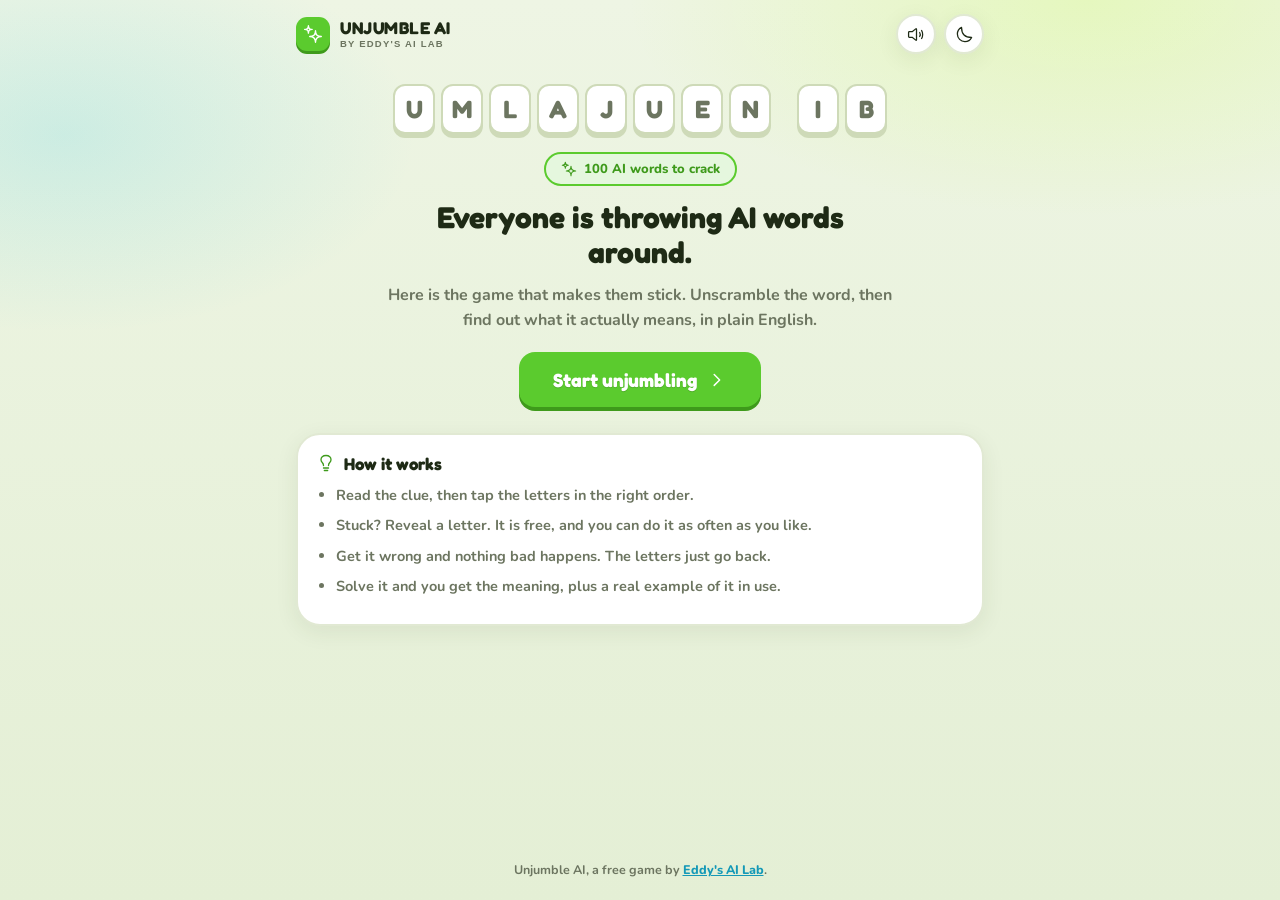
==== index.html @ f9e5c589 "Build Unjumble AI, a 100 word AI terminology puzzle game A standalone beginner game in the same visu" ====
<!DOCTYPE html>
<html lang="en">
<head>
  <meta charset="UTF-8" />
  <meta name="viewport" content="width=device-width, initial-scale=1.0, viewport-fit=cover" />
  <title>Unjumble AI — Learn the language of AI, by Eddy's AI Lab</title>
  <meta name="description" content="Unjumble AI is a free word puzzle that teaches you the words everyone uses about AI. Unscramble the term, then learn what it actually means. By Eddy's AI Lab." />
  <meta name="theme-color" content="#EEF5E4" />

  <!-- Open Graph / social -->
  <meta property="og:title" content="Unjumble AI — can you unscramble the language of AI?" />
  <meta property="og:description" content="A free word puzzle that teaches you what AI people are actually talking about. By Eddy's AI Lab." />
  <meta property="og:type" content="website" />

  <!-- Fonts are optional. A strong system fallback is set in CSS, so the game
       still works fully offline if these do not load. -->
  <link rel="preconnect" href="https://fonts.googleapis.com" />
  <link rel="preconnect" href="https://fonts.gstatic.com" crossorigin />
  <link href="https://fonts.googleapis.com/css2?family=Fredoka:wght@500;600;700&family=Nunito:wght@400;600;700;800;900&display=swap" rel="stylesheet" />

  <link rel="stylesheet" href="css/styles.css" />
</head>
<body>

  <!-- Drifting letters atmosphere layer (disabled under reduced motion) -->
  <div id="bg-letters" aria-hidden="true"></div>

  <header class="topbar">
    <div id="brandbar" class="brandbar"></div>
    <div class="topright">
      <button id="sound-toggle" class="pill-toggle" type="button" aria-label="Turn sound on or off"></button>
      <button id="theme-toggle" class="pill-toggle" type="button" aria-label="Switch color theme"></button>
    </div>
  </header>

  <!-- Score strip. Hidden on the welcome screen. -->
  <div id="hud" class="hud" hidden aria-label="Your progress"></div>

  <!-- All screens render here -->
  <main id="screen" class="screen" role="main"></main>

  <footer class="sitefoot">
    <span>Unjumble AI, a free game by <a href="https://www.eddysailab.com" target="_blank" rel="noopener">Eddy's AI Lab</a>.</span>
  </footer>

  <!-- Load order matters: config and data first, then systems, then app. -->
  <script src="js/config.js"></script>
  <script src="js/data/categories.js"></script>
  <script src="js/data/terms.js"></script>
  <script src="js/data/copy.js"></script>
  <script src="js/ui.js"></script>
  <script src="js/icons.js"></script>
  <script src="js/state.js"></script>
  <script src="js/audio.js"></script>
  <script src="js/fx.js"></script>
  <script src="js/engine.js"></script>
  <script src="js/app.js"></script>
  <script>
    document.addEventListener("DOMContentLoaded", function () {
      UNJUMBLE.app.init();
    });
  </script>
</body>
</html>
---- css/styles.css ----
/* ============================================================================
   UNJUMBLE AI - STYLES  (playful, friendly, mobile first)
   ----------------------------------------------------------------------------
   Design tokens live at the top. The default theme is bright and light; the
   dark theme lives under :root[data-theme="dark"]. Change the tokens to rebrand
   the whole game at once.
   ============================================================================ */

:root {
  /* Grounds (light, soft green tinted) */
  --bg: #EEF5E4;
  --bg-2: #E4EFD5;
  --panel: #FFFFFF;
  --panel-2: #F2F7EA;
  --border: #E1E9D3;
  --border-strong: #CEDAB8;

  /* Brand and play colors */
  --green: #5BCB2E;
  --green-deep: #3E9A1B;
  --lime: #C6FF3A;
  --lime-deep: #93C71E;
  --cyan: #22C4E6;
  --cyan-deep: #1499B7;
  --amber: #FFB020;
  --amber-deep: #E08A00;
  --coral: #FF5C6C;
  --coral-deep: #E23B4C;
  --purple: #A970FF;
  --purple-deep: #8A4DE0;

  /* Text */
  --text: #1E2A15;
  --muted: #6C7560;
  --ink: #10220A;

  /* The accent is swapped per pack by the .accent-* classes */
  --accent: var(--green);
  --accent-deep: var(--green-deep);

  --radius: 24px;
  --radius-sm: 16px;
  --maxw: 720px;
  --shadow-card: 0 6px 22px rgba(45, 70, 20, 0.08);
  --shadow-pop: 0 14px 34px rgba(45, 70, 20, 0.16);
  --bounce: cubic-bezier(.34, 1.56, .64, 1);

  --font: "Nunito", ui-rounded, "SF Pro Rounded", system-ui, -apple-system, "Segoe UI", Roboto, sans-serif;
  --font-display: "Fredoka", "Nunito", ui-rounded, "SF Pro Rounded", system-ui, sans-serif;
}

/* ------------------------------- Dark theme ------------------------------ */
:root[data-theme="dark"] {
  --bg: #0D120A;
  --bg-2: #10160C;
  --panel: #171E12;
  --panel-2: #1F2818;
  --border: #2C3823;
  --border-strong: #3A4A2D;

  --green: #62D634;
  --green-deep: #3C8C1D;
  --lime: #C6FF3A;
  --lime-deep: #9FD728;
  --cyan: #3AE8FF;
  --cyan-deep: #1FA9C4;
  --amber: #FFB93A;
  --amber-deep: #C9860F;
  --coral: #FF6B79;
  --coral-deep: #D24350;
  --purple: #BE90FF;
  --purple-deep: #8A4DE0;

  --text: #F1F7EA;
  --muted: #97A388;
  --ink: #0C1707;

  --shadow-card: 0 6px 22px rgba(0, 0, 0, 0.35);
  --shadow-pop: 0 14px 34px rgba(0, 0, 0, 0.45);
}

/* Accent helpers, used by pack cards and the puzzle header chip. */
.accent-green  { --accent: var(--green);  --accent-deep: var(--green-deep); }
.accent-cyan   { --accent: var(--cyan);   --accent-deep: var(--cyan-deep); }
.accent-purple { --accent: var(--purple); --accent-deep: var(--purple-deep); }
.accent-amber  { --accent: var(--amber);  --accent-deep: var(--amber-deep); }
.accent-coral  { --accent: var(--coral);  --accent-deep: var(--coral-deep); }

* { box-sizing: border-box; }

html, body {
  margin: 0;
  padding: 0;
  color: var(--text);
  font-family: var(--font);
  font-weight: 600;
  -webkit-font-smoothing: antialiased;
  min-height: 100%;
}

body {
  display: flex;
  flex-direction: column;
  min-height: 100vh;
  overflow-x: hidden;
  background:
    radial-gradient(60% 40% at 85% 0%, color-mix(in srgb, var(--lime) 22%, transparent) 0%, transparent 60%),
    radial-gradient(50% 40% at 5% 15%, color-mix(in srgb, var(--cyan) 16%, transparent) 0%, transparent 55%),
    linear-gradient(180deg, var(--bg) 0%, var(--bg-2) 100%);
  background-attachment: fixed;
}

a { color: var(--cyan-deep); font-weight: 800; }
:root[data-theme="dark"] a { color: var(--cyan); }

/* -------------------------- Drifting letters bg -------------------------- */
#bg-letters { position: fixed; inset: 0; z-index: 0; overflow: hidden; pointer-events: none; }
.bg-letter {
  position: absolute;
  bottom: -60px;
  color: var(--green-deep);
  opacity: 0.06;
  font-family: var(--font-display);
  font-weight: 700;
  animation-name: drift;
  animation-timing-function: linear;
  animation-iteration-count: infinite;
}
:root[data-theme="dark"] .bg-letter { color: var(--lime); opacity: 0.05; }
@keyframes drift {
  from { transform: translateY(0) rotate(0deg); }
  to   { transform: translateY(-118vh) rotate(24deg); }
}

/* -------------------------------- Top bar -------------------------------- */
.topbar {
  position: relative; z-index: 2;
  display: flex; align-items: center; justify-content: space-between; gap: 12px;
  width: 100%; max-width: var(--maxw);
  margin: 0 auto; padding: 14px 16px 6px;
}
.brandbar { min-width: 0; }
.brand {
  display: inline-flex; align-items: center; gap: 10px;
  background: none; border: none; padding: 0; cursor: pointer; color: var(--text);
  -webkit-tap-highlight-color: transparent;
}
.brand-mark {
  display: inline-flex; align-items: center; justify-content: center;
  width: 34px; height: 34px; flex: 0 0 auto;
  border-radius: 11px; background: var(--green); color: #fff;
  box-shadow: 0 3px 0 var(--green-deep);
}
.brand-mark .ic { width: 20px; height: 20px; }
.brand-words { display: flex; flex-direction: column; align-items: flex-start; line-height: 1; min-width: 0; }
.brand-name { font-family: var(--font-display); font-weight: 700; font-size: 17px; letter-spacing: .5px; }
.brand-tag { font-size: 9.5px; font-weight: 800; letter-spacing: 1.2px; color: var(--muted); margin-top: 3px; }

.topright { display: flex; align-items: center; gap: 8px; flex: 0 0 auto; }
.pill-toggle {
  display: inline-flex; align-items: center; justify-content: center;
  width: 40px; height: 40px;
  border: 2px solid var(--border); border-radius: 999px;
  background: var(--panel); color: var(--text);
  cursor: pointer; box-shadow: var(--shadow-card);
  transition: border-color .15s ease, transform .12s var(--bounce);
  -webkit-tap-highlight-color: transparent;
}
.pill-toggle:hover { border-color: var(--green); transform: translateY(-1px); }
.pill-toggle .ic { width: 19px; height: 19px; }
.pill-toggle.off { color: var(--muted); border-style: dashed; }

/* ------------------------------ Score strip ------------------------------ */
.hud {
  position: relative; z-index: 2;
  display: flex; flex-wrap: wrap; align-items: center; justify-content: center; gap: 8px;
  width: 100%; max-width: var(--maxw); margin: 0 auto; padding: 6px 16px 0;
}
.hud[hidden] { display: none; }
.hud-stat {
  display: inline-flex; align-items: center; gap: 6px;
  background: var(--panel); border: 2px solid var(--border);
  border-radius: 999px; padding: 5px 13px;
  font-size: 13px; font-weight: 700; color: var(--muted);
  box-shadow: var(--shadow-card);
}
.hud-stat b { color: var(--text); font-family: var(--font-display); font-weight: 700; font-size: 15px; }
.hud-stat .ui-ic { display: inline-flex; color: var(--green-deep); }
.hud-stat .ic { width: 15px; height: 15px; }
:root[data-theme="dark"] .hud-stat .ui-ic { color: var(--green); }
.hud-stat.hot { border-color: var(--amber); }
.hud-stat.hot .ui-ic { color: var(--amber-deep); }
:root[data-theme="dark"] .hud-stat.hot .ui-ic { color: var(--amber); }

/* ------------------------------- Screen ---------------------------------- */
.screen {
  position: relative; z-index: 1;
  flex: 1 0 auto;
  width: 100%; max-width: var(--maxw);
  margin: 0 auto; padding: 18px 16px 40px;
}
.sitefoot {
  position: relative; z-index: 1;
  text-align: center; color: var(--muted);
  font-size: 12.5px; font-weight: 700;
  padding: 8px 16px 22px;
}

/* ------------------------------- Buttons --------------------------------- */
.btn {
  display: inline-flex; align-items: center; justify-content: center; gap: 9px;
  border: none;
  background: var(--panel);
  color: var(--text);
  font-family: var(--font-display);
  font-weight: 700;
  font-size: 16px;
  padding: 14px 22px;
  border-radius: var(--radius-sm);
  cursor: pointer;
  text-decoration: none;
  box-shadow: 0 4px 0 var(--border-strong);
  transition: transform .07s var(--bounce), box-shadow .07s ease, filter .15s ease;
  -webkit-tap-highlight-color: transparent;
}
.btn:hover { filter: brightness(1.03); }
.btn:active { transform: translateY(4px); box-shadow: 0 0 0 var(--border-strong); }
.btn.primary { background: var(--green); color: #fff; box-shadow: 0 4px 0 var(--green-deep); text-shadow: 0 1px 0 rgba(0,0,0,.14); }
.btn.primary:active { box-shadow: 0 0 0 var(--green-deep); }
.btn.ghost { background: var(--panel); color: var(--text); box-shadow: 0 4px 0 var(--border-strong); }
.btn.big { font-size: 19px; padding: 16px 34px; margin-top: 12px; }
.btn:disabled { opacity: .45; cursor: not-allowed; transform: none; filter: none; }
.btn-ic, .ui-ic, .howto-ic { display: inline-flex; }
.btn .ic, .btn-ic .ic { width: 1.15em; height: 1.15em; }

.link-btn {
  display: inline-flex; align-items: center; gap: 7px;
  background: none; border: none; color: var(--muted);
  font-family: var(--font-display); font-size: 15px; font-weight: 600;
  cursor: pointer; padding: 8px 4px;
  -webkit-tap-highlight-color: transparent;
}
.link-btn:hover { color: var(--text); }
.link-btn .ic { width: 17px; height: 17px; }

/* -------------------------------- Cards ---------------------------------- */
.card {
  background: var(--panel);
  border: 2px solid var(--border);
  border-radius: var(--radius);
  box-shadow: var(--shadow-card);
  padding: 20px 18px;
}

/* ================================ HERO =================================== */
.hero { text-align: center; display: flex; flex-direction: column; align-items: center; }

/* The scrambling wordmark on the welcome screen */
.hero-word {
  display: flex; flex-wrap: wrap; align-items: center; justify-content: center;
  gap: 8px; margin: 6px 0 18px;
}
.hero-word-group { display: flex; gap: 6px; }
.hero-word-gap { width: 10px; }
.hero-tile {
  display: inline-flex; align-items: center; justify-content: center;
  width: 42px; height: 50px;
  border-radius: 12px;
  background: var(--panel);
  border: 2px solid var(--border-strong);
  color: var(--muted);
  font-family: var(--font-display);
  font-weight: 700;
  font-size: 25px;
  line-height: 1;
  box-shadow: 0 4px 0 var(--border-strong);
  transition: background .25s ease, color .25s ease, border-color .25s ease, transform .25s var(--bounce), box-shadow .25s ease;
}
.hero-tile.solved {
  background: var(--green);
  border-color: var(--green-deep);
  color: #fff;
  box-shadow: 0 4px 0 var(--green-deep);
  transform: translateY(-2px);
  text-shadow: 0 1px 0 rgba(0,0,0,.16);
}
/* The glitch: a short RGB split and jitter as the letters rearrange. */
.hero-word.glitching .hero-tile {
  animation: glitch .5s steps(2, end) both;
  animation-delay: var(--gd, 0s);
}
@keyframes glitch {
  0%   { transform: translate(0, 0) skewX(0deg); }
  20%  { transform: translate(-3px, 1px) skewX(-8deg); text-shadow: 2px 0 var(--cyan), -2px 0 var(--coral); }
  40%  { transform: translate(3px, -2px) skewX(7deg);  text-shadow: -3px 0 var(--cyan), 3px 0 var(--coral); }
  60%  { transform: translate(-2px, 2px) skewX(-4deg); text-shadow: 2px 0 var(--purple), -2px 0 var(--lime); }
  80%  { transform: translate(2px, -1px) skewX(3deg);  text-shadow: -1px 0 var(--cyan), 1px 0 var(--coral); }
  100% { transform: translate(0, 0) skewX(0deg); text-shadow: none; }
}

.hero-badge {
  display: inline-flex; align-items: center; gap: 7px;
  background: color-mix(in srgb, var(--accent) 16%, var(--panel));
  border: 2px solid var(--accent);
  color: var(--accent-deep);
  border-radius: 999px; padding: 6px 15px;
  font-size: 13px; font-weight: 800;
  margin-bottom: 14px;
}
:root[data-theme="dark"] .hero-badge { color: var(--accent); }
.hero-badge .ic { width: 16px; height: 16px; }

.hero-title {
  font-family: var(--font-display); font-weight: 700;
  font-size: 30px; line-height: 1.18; margin: 0 0 12px;
  max-width: 16em;
}
.hero-lead {
  color: var(--muted); font-size: 16px; line-height: 1.6;
  margin: 0 0 6px; max-width: 32em; font-weight: 700;
}

/* How it works */
.how-card {
  margin-top: 26px; width: 100%;
  background: var(--panel); border: 2px solid var(--border);
  border-radius: var(--radius); box-shadow: var(--shadow-card);
  padding: 18px; text-align: left;
}
.how-title {
  display: flex; align-items: center; gap: 8px;
  font-family: var(--font-display); font-weight: 700; font-size: 17px; margin-bottom: 10px;
}
.howto-ic { color: var(--green-deep); }
:root[data-theme="dark"] .howto-ic { color: var(--lime); }
.howto-ic .ic { width: 20px; height: 20px; }
.how-list { margin: 0; padding-left: 20px; color: var(--muted); font-weight: 700; }
.how-list li { margin: 8px 0; line-height: 1.55; font-size: 14.5px; }

/* ============================== PACK PICKER ============================== */
.screen-title {
  font-family: var(--font-display); font-weight: 700;
  font-size: 26px; margin: 0 0 6px; text-align: center;
}
.screen-lead {
  color: var(--muted); font-size: 15px; font-weight: 700;
  text-align: center; margin: 0 0 20px;
}
.packs { display: flex; flex-direction: column; align-items: center; }
.pack-grid { display: grid; grid-template-columns: 1fr 1fr; gap: 12px; width: 100%; }

.pack-card {
  display: flex; flex-direction: column; align-items: flex-start; gap: 7px;
  text-align: left;
  background: var(--panel);
  border: 2px solid var(--border);
  border-radius: var(--radius);
  padding: 16px 15px;
  cursor: pointer; font-family: var(--font);
  color: var(--text);
  box-shadow: 0 5px 0 var(--border-strong);
  transition: transform .1s var(--bounce), box-shadow .1s ease, border-color .15s ease;
  -webkit-tap-highlight-color: transparent;
}
.pack-card:hover:not(.locked) { border-color: var(--accent); transform: translateY(-2px); }
.pack-card:active:not(.locked) { transform: translateY(3px); box-shadow: 0 2px 0 var(--border-strong); }
.pack-card.locked { opacity: .6; cursor: not-allowed; box-shadow: 0 5px 0 var(--border); }

.pack-top { display: flex; align-items: center; justify-content: space-between; width: 100%; }
.pack-icon {
  display: inline-flex; align-items: center; justify-content: center;
  width: 44px; height: 44px; border-radius: 14px;
  background: color-mix(in srgb, var(--accent) 18%, var(--panel));
  color: var(--accent-deep);
}
:root[data-theme="dark"] .pack-icon { color: var(--accent); }
.pack-card.locked .pack-icon { background: var(--panel-2); color: var(--muted); }
.pack-done {
  display: inline-flex; align-items: center; gap: 4px;
  font-size: 11px; font-weight: 800; color: var(--green-deep);
  background: color-mix(in srgb, var(--green) 16%, var(--panel));
  border-radius: 999px; padding: 3px 9px;
}
:root[data-theme="dark"] .pack-done { color: var(--green); }
.pack-done .ic { width: 13px; height: 13px; }

.pack-title { font-family: var(--font-display); font-weight: 700; font-size: 17px; line-height: 1.2; }
.pack-blurb { color: var(--muted); font-size: 12.5px; line-height: 1.5; font-weight: 700; flex: 1 0 auto; }
.pack-bar {
  display: block; width: 100%; height: 8px; margin-top: 4px;
  background: var(--panel-2); border-radius: 999px; overflow: hidden;
}
.pack-fill {
  display: block; height: 100%; border-radius: 999px;
  background: var(--accent);
  transition: width .4s var(--bounce);
}
.pack-count { font-size: 11.5px; font-weight: 800; color: var(--muted); }

/* ================================ PUZZLE ================================= */
.backbar { display: flex; margin-bottom: 6px; }
.puzzle-host { width: 100%; }

.puz-head {
  display: flex; align-items: center; justify-content: space-between;
  gap: 10px; flex-wrap: wrap; margin-bottom: 14px;
}
.puz-cat {
  display: inline-flex; align-items: center; gap: 6px;
  background: color-mix(in srgb, var(--accent) 16%, var(--panel));
  color: var(--accent-deep);
  border-radius: 999px; padding: 5px 12px;
  font-size: 12.5px; font-weight: 800;
}
:root[data-theme="dark"] .puz-cat { color: var(--accent); }
.puz-cat .ic { width: 15px; height: 15px; }
.puz-count { font-size: 12.5px; font-weight: 800; color: var(--muted); }

/* The clue */
.clue-box {
  background: var(--panel-2);
  border: 2px dashed var(--border-strong);
  border-radius: var(--radius-sm);
  padding: 14px 15px;
  text-align: center;
}
.clue-label {
  display: inline-flex; align-items: center; gap: 6px;
  font-size: 11px; font-weight: 800; letter-spacing: 1px;
  text-transform: uppercase; color: var(--muted);
}
.clue-label .ic { width: 14px; height: 14px; }
.clue-text {
  font-family: var(--font-display); font-weight: 600;
  font-size: 19px; line-height: 1.4; margin: 8px 0 0;
}

/* The answer track */
.track {
  display: flex; flex-wrap: wrap; align-items: center; justify-content: center;
  gap: 8px; margin: 22px 0 4px;
}
.word-group { display: flex; flex-wrap: wrap; justify-content: center; gap: 6px; }
.word-gap { width: 12px; }

.slot {
  display: inline-flex; align-items: center; justify-content: center;
  width: 40px; height: 48px;
  border-radius: 12px;
  background: var(--panel-2);
  border: 2px dashed var(--border-strong);
  color: var(--text);
  font-family: var(--font-display); font-weight: 700; font-size: 23px; line-height: 1;
  cursor: default; padding: 0;
  transition: transform .12s var(--bounce), background .15s ease, border-color .15s ease, box-shadow .15s ease;
  -webkit-tap-highlight-color: transparent;
}
.slot.filled {
  background: var(--panel);
  border: 2px solid var(--border-strong);
  box-shadow: 0 4px 0 var(--border-strong);
  cursor: pointer;
}
.slot.filled:hover:not(:disabled) { border-color: var(--green); transform: translateY(-2px); }
.slot.locked {
  background: color-mix(in srgb, var(--amber) 20%, var(--panel));
  border-color: var(--amber);
  box-shadow: 0 4px 0 var(--amber-deep);
  color: var(--amber-deep);
  cursor: default;
}
:root[data-theme="dark"] .slot.locked { color: var(--amber); }
.slot.good {
  background: var(--green);
  border: 2px solid var(--green-deep);
  box-shadow: 0 4px 0 var(--green-deep);
  color: #fff;
  text-shadow: 0 1px 0 rgba(0,0,0,.16);
  animation: slotpop .35s var(--bounce) both;
}
@keyframes slotpop {
  0%   { transform: scale(1); }
  45%  { transform: scale(1.16) translateY(-4px); }
  100% { transform: scale(1); }
}

.track.shake { animation: shake .55s ease; }
@keyframes shake {
  0%, 100% { transform: translateX(0); }
  15% { transform: translateX(-9px); }
  30% { transform: translateX(9px); }
  45% { transform: translateX(-6px); }
  60% { transform: translateX(6px); }
  80% { transform: translateX(-3px); }
}

.puz-nudge {
  min-height: 22px; text-align: center;
  font-size: 13.5px; font-weight: 800; color: var(--coral-deep);
  opacity: 0; transition: opacity .18s ease;
}
.puz-nudge.show { opacity: 1; }
:root[data-theme="dark"] .puz-nudge { color: var(--coral); }

/* The scrambled tray */
.tray {
  display: flex; flex-wrap: wrap; align-items: center; justify-content: center;
  gap: 9px; margin: 10px 0 18px;
  padding: 14px 10px;
  background: var(--panel-2);
  border-radius: var(--radius-sm);
}
.tile {
  display: inline-flex; align-items: center; justify-content: center;
  width: 44px; height: 50px;
  border-radius: 13px;
  background: var(--panel);
  border: 2px solid var(--border-strong);
  color: var(--text);
  font-family: var(--font-display); font-weight: 700; font-size: 24px; line-height: 1;
  cursor: pointer; padding: 0;
  box-shadow: 0 4px 0 var(--border-strong);
  transition: transform .1s var(--bounce), box-shadow .1s ease, border-color .15s ease, opacity .18s ease;
  -webkit-tap-highlight-color: transparent;
}
.tile:hover:not(:disabled) { border-color: var(--green); transform: translateY(-2px); }
.tile:active:not(:disabled) { transform: translateY(3px); box-shadow: 0 1px 0 var(--border-strong); }
.tile.used {
  opacity: .22;
  box-shadow: none;
  border-style: dashed;
  color: transparent;
  cursor: default;
}

.puz-actions { display: flex; flex-wrap: wrap; gap: 10px; justify-content: center; }
.puz-actions .btn { font-size: 14.5px; padding: 11px 18px; }

/* ---------------------- The payoff, after solving ------------------------ */
.reveal-card { display: none; }
.reveal-card.show {
  display: block;
  margin-top: 20px;
  padding-top: 18px;
  border-top: 2px dashed var(--border-strong);
  animation: riseIn .4s var(--bounce) both;
  text-align: center;
}
@keyframes riseIn {
  from { opacity: 0; transform: translateY(16px); }
  to   { opacity: 1; transform: translateY(0); }
}
.rv-head {
  display: inline-flex; align-items: center; gap: 7px;
  font-family: var(--font-display); font-weight: 700; font-size: 16px;
  color: var(--green-deep);
}
:root[data-theme="dark"] .rv-head { color: var(--green); }
.rv-head .ic { width: 20px; height: 20px; }
.rv-term {
  font-family: var(--font-display); font-weight: 700;
  font-size: 30px; line-height: 1.15; letter-spacing: .5px;
  margin: 6px 0 8px;
}
.rv-points { display: flex; flex-wrap: wrap; gap: 8px; justify-content: center; margin-bottom: 16px; }
.rv-pt, .rv-streak {
  display: inline-flex; align-items: center; gap: 5px;
  border-radius: 999px; padding: 4px 12px;
  font-size: 12.5px; font-weight: 800;
}
.rv-pt { background: color-mix(in srgb, var(--green) 16%, var(--panel)); color: var(--green-deep); }
.rv-streak { background: color-mix(in srgb, var(--amber) 18%, var(--panel)); color: var(--amber-deep); }
:root[data-theme="dark"] .rv-pt { color: var(--green); }
:root[data-theme="dark"] .rv-streak { color: var(--amber); }
.rv-pt .ic, .rv-streak .ic { width: 14px; height: 14px; }

.rv-block {
  background: var(--panel-2);
  border-radius: var(--radius-sm);
  padding: 14px 15px;
  margin-bottom: 10px;
  text-align: left;
}
.rv-example { background: color-mix(in srgb, var(--cyan) 10%, var(--panel-2)); }
.rv-label {
  display: inline-flex; align-items: center; gap: 6px;
  font-size: 11px; font-weight: 800; letter-spacing: 1px;
  text-transform: uppercase; color: var(--muted);
}
.rv-label .ic { width: 14px; height: 14px; }
.rv-body { margin: 7px 0 0; font-size: 15px; line-height: 1.6; font-weight: 700; }

/* ============================= PACK COMPLETE ============================= */
.recap {
  display: flex; flex-wrap: wrap; gap: 8px; justify-content: center;
  margin: 18px 0 4px;
}
.recap-chip {
  display: inline-flex; align-items: center; gap: 6px;
  background: var(--panel); border: 2px solid var(--border);
  border-radius: 999px; padding: 6px 13px;
  font-size: 12.5px; font-weight: 800;
  box-shadow: var(--shadow-card);
}
.recap-chip .ic { width: 15px; height: 15px; color: var(--green-deep); }
:root[data-theme="dark"] .recap-chip .ic { color: var(--green); }

/* ================================ FINISH ================================= */
.finish-stats { display: flex; flex-wrap: wrap; gap: 10px; justify-content: center; margin: 20px 0 6px; }
.stat-tile {
  display: flex; flex-direction: column; align-items: center; gap: 2px;
  background: var(--panel); border: 2px solid var(--border);
  border-radius: var(--radius-sm); padding: 14px 22px;
  box-shadow: var(--shadow-card); min-width: 104px;
}
.stat-ic { color: var(--green-deep); display: inline-flex; }
:root[data-theme="dark"] .stat-ic { color: var(--lime); }
.stat-num { font-family: var(--font-display); font-weight: 700; font-size: 27px; line-height: 1.1; }
.stat-lab { font-size: 11.5px; font-weight: 800; color: var(--muted); text-transform: uppercase; letter-spacing: .6px; }

.cta-card {
  width: 100%; margin-top: 24px;
  background: var(--panel); border: 2px solid var(--border);
  border-radius: var(--radius); box-shadow: var(--shadow-card);
  padding: 20px 18px;
}
.cta-text { font-family: var(--font-display); font-weight: 600; font-size: 19px; line-height: 1.4; margin: 0; }

.email-card { width: 100%; margin-top: 16px; text-align: center; }
.email-label { color: var(--muted); font-size: 14px; font-weight: 800; margin: 0 0 10px; }
.email-form { display: flex; flex-wrap: wrap; gap: 9px; justify-content: center; }
.email-input {
  flex: 1 1 210px; max-width: 320px;
  background: var(--panel); color: var(--text);
  border: 2px solid var(--border); border-radius: var(--radius-sm);
  padding: 13px 15px; font-family: var(--font); font-weight: 700; font-size: 15px;
}
.email-input:focus { outline: none; border-color: var(--green); }
.email-note { color: var(--green-deep); font-size: 13.5px; font-weight: 800; margin: 10px 0 0; min-height: 18px; }
:root[data-theme="dark"] .email-note { color: var(--green); }

/* =============================== Motion ================================== */
.fade-up { animation: fadeUp .34s ease both; }
@keyframes fadeUp {
  from { opacity: 0; transform: translateY(12px); }
  to   { opacity: 1; transform: translateY(0); }
}
.pop-in { animation: popIn .34s var(--bounce) both; }
@keyframes popIn {
  from { opacity: 0; transform: scale(.9) translateY(8px); }
  to   { opacity: 1; transform: scale(1) translateY(0); }
}

.confetti-layer { position: fixed; inset: 0; pointer-events: none; z-index: 40; overflow: hidden; }
.confetti-bit { position: absolute; top: -20px; border-radius: 2px; animation: fall linear forwards; }
@keyframes fall {
  to { transform: translateY(108vh) rotate(620deg); opacity: .15; }
}

.points-burst {
  position: fixed; z-index: 41; pointer-events: none;
  transform: translate(-50%, -50%);
  font-family: var(--font-display); font-weight: 700; font-size: 26px;
  color: var(--green-deep);
  text-shadow: 0 2px 0 var(--panel);
  animation: floatUp 1.1s ease-out forwards;
}
:root[data-theme="dark"] .points-burst { color: var(--lime); }
@keyframes floatUp {
  0%   { opacity: 0; transform: translate(-50%, -50%) scale(.7); }
  25%  { opacity: 1; transform: translate(-50%, -80%) scale(1.1); }
  100% { opacity: 0; transform: translate(-50%, -190%) scale(1); }
}

/* Focus ring that stays visible for keyboard users. */
:focus-visible { outline: 3px solid var(--cyan); outline-offset: 2px; border-radius: 8px; }

/* ============================== Responsive =============================== */
@media (max-width: 420px) {
  .hero-title { font-size: 25px; }
  .hero-tile { width: 34px; height: 42px; font-size: 20px; border-radius: 10px; }
  .hero-word { gap: 6px; }
  .hero-word-group { gap: 5px; }
  .slot { width: 33px; height: 42px; font-size: 19px; }
  .tile { width: 38px; height: 45px; font-size: 21px; }
  .tray { gap: 7px; padding: 12px 8px; }
  .track { gap: 6px; }
  .pack-grid { grid-template-columns: 1fr; }
  .rv-term { font-size: 25px; }
  .clue-text { font-size: 17px; }
  .stat-tile { min-width: 92px; padding: 12px 16px; }
}

/* Very long terms need to stay on screen on small phones. */
@media (max-width: 340px) {
  .slot { width: 29px; height: 38px; font-size: 17px; }
  .tile { width: 34px; height: 41px; font-size: 19px; }
}

@media (prefers-reduced-motion: reduce) {
  *, *::before, *::after {
    animation-duration: .01ms !important;
    animation-iteration-count: 1 !important;
    transition-duration: .01ms !important;
  }
}
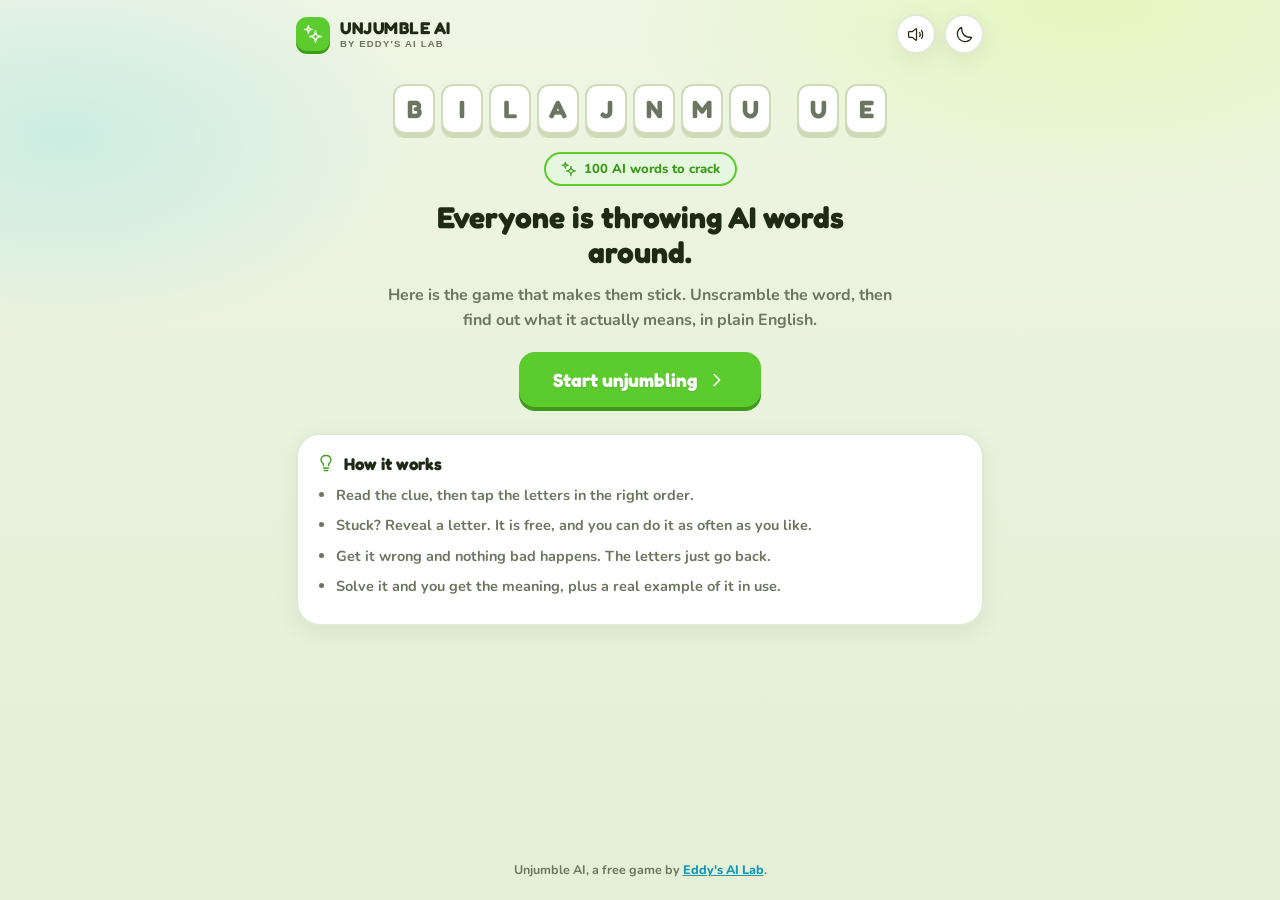
==== commit 258f469b: "Add the mascot and encouraging nudges between words He is drawn as inline SVG rather than an image f" ====
--- a/index.html
+++ b/index.html
@@ -50,6 +50,7 @@
   <script src="js/data/copy.js"></script>
   <script src="js/ui.js"></script>
   <script src="js/icons.js"></script>
+  <script src="js/mascot.js"></script>
   <script src="js/state.js"></script>
   <script src="js/audio.js"></script>
   <script src="js/fx.js"></script>
--- a/css/styles.css
+++ b/css/styles.css
@@ -590,6 +590,67 @@
 .rv-label .ic { width: 14px; height: 14px; }
 .rv-body { margin: 7px 0 0; font-size: 15px; line-height: 1.6; font-weight: 700; }
 
+/* ================================ MASCOT ================================
+   He waves, he blinks, and his head rocks gently from side to side. Each
+   part moves on its own timing so the whole thing never looks like a loop.
+   All of it is switched off under prefers-reduced-motion, further down.
+   ======================================================================== */
+.mascot-wrap { display: flex; justify-content: center; margin-bottom: 4px; }
+.mascot { display: block; overflow: visible; }
+
+/* SVG transforms need an explicit box to measure against. */
+.mascot-head, .mascot-wave, .mascot-eye, .mascot-bits { transform-box: view-box; }
+
+/* The head rocks left and right, pivoting where it meets the body. */
+.mascot-head {
+  transform-origin: 100px 96px;
+  animation: mascotSway 3.6s ease-in-out infinite;
+}
+@keyframes mascotSway {
+  0%, 100% { transform: rotate(-3.2deg); }
+  50%      { transform: rotate(3.2deg); }
+}
+
+/* The raised arm waves from the shoulder. */
+.mascot-wave {
+  transform-origin: 138px 124px;
+  animation: mascotWave 1.7s ease-in-out infinite;
+}
+@keyframes mascotWave {
+  0%, 100% { transform: rotate(-7deg); }
+  50%      { transform: rotate(14deg); }
+}
+
+/* A blink: the eyes squash flat for a moment, then open again. */
+.mascot-eye { animation: mascotBlink 4.6s ease-in-out infinite; }
+@keyframes mascotBlink {
+  0%, 88%, 100% { transform: scaleY(1); }
+  92%           { transform: scaleY(0.08); }
+  96%           { transform: scaleY(1); }
+}
+/* The second eye inherits the same timing, so both blink together. */
+
+/* The jumbled letters on his chest breathe very slightly. */
+.mascot-bits {
+  transform-origin: 100px 137px;
+  animation: mascotBits 5.2s ease-in-out infinite;
+}
+@keyframes mascotBits {
+  0%, 100% { transform: scale(1); }
+  50%      { transform: scale(1.045); }
+}
+
+/* --------------------------- The nudge screen --------------------------- */
+.nudge { text-align: center; display: flex; flex-direction: column; align-items: center; }
+.nudge-title {
+  font-family: var(--font-display); font-weight: 700;
+  font-size: 26px; line-height: 1.2; margin: 10px 0 8px; max-width: 15em;
+}
+.nudge-sub {
+  color: var(--muted); font-size: 15.5px; line-height: 1.6; font-weight: 700;
+  margin: 0; max-width: 26em;
+}
+
 /* ============================= PACK COMPLETE ============================= */
 .recap {
   display: flex; flex-wrap: wrap; gap: 8px; justify-content: center;
@@ -689,6 +750,8 @@
   .rv-term { font-size: 25px; }
   .clue-text { font-size: 17px; }
   .stat-tile { min-width: 92px; padding: 12px 16px; }
+  .nudge-title { font-size: 23px; }
+  .mascot { width: 160px; height: 160px; }
 }
 
 /* Very long terms need to stay on screen on small phones. */
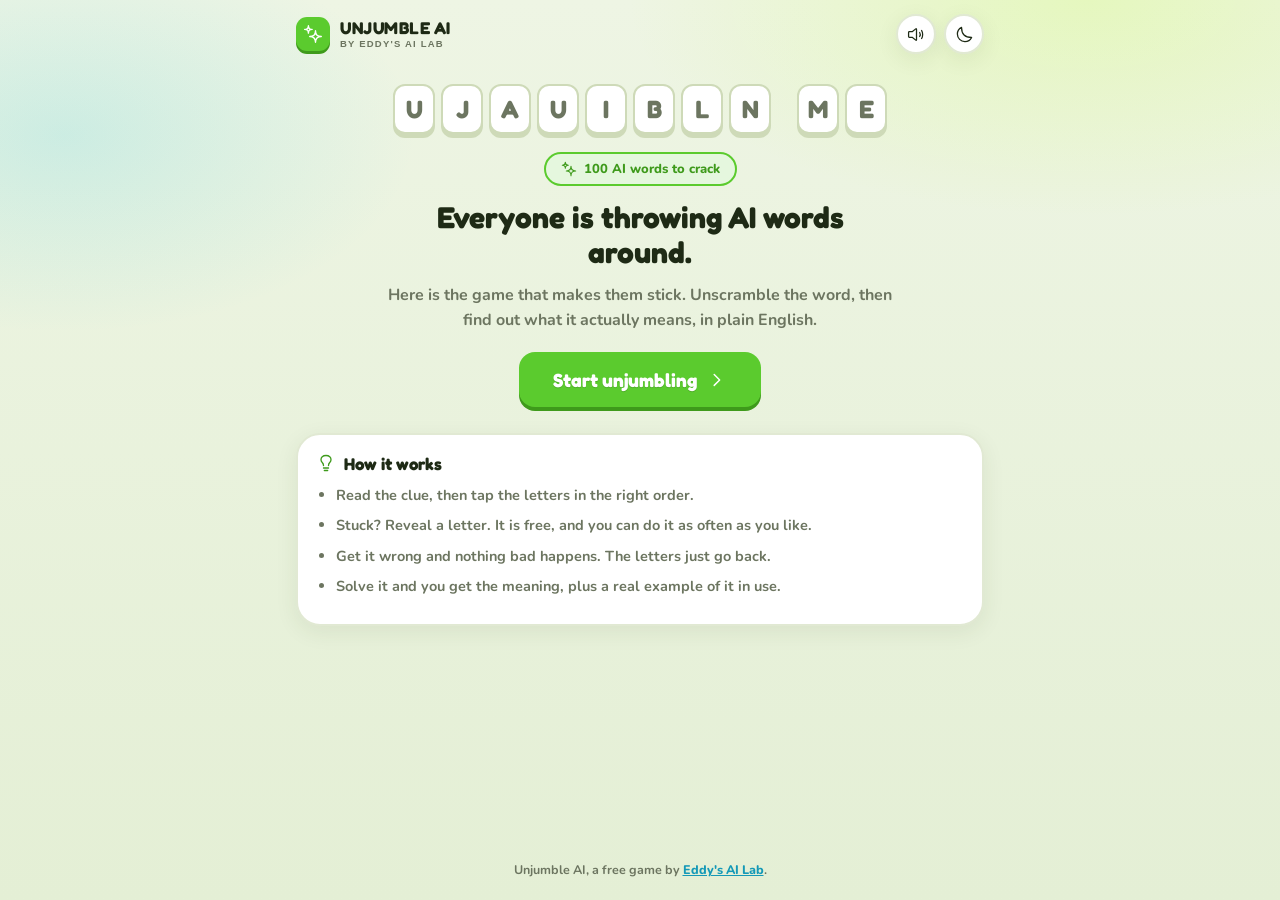
==== commit f5728e97: "Remove the mascot and cut the hint cost to 2 percent per letter - Delete the mascot entirely: the SV" ====
--- a/index.html
+++ b/index.html
@@ -50,7 +50,6 @@
   <script src="js/data/copy.js"></script>
   <script src="js/ui.js"></script>
   <script src="js/icons.js"></script>
-  <script src="js/mascot.js"></script>
   <script src="js/state.js"></script>
   <script src="js/audio.js"></script>
   <script src="js/fx.js"></script>
--- a/css/styles.css
+++ b/css/styles.css
@@ -535,6 +535,10 @@
 
 .puz-actions { display: flex; flex-wrap: wrap; gap: 10px; justify-content: center; }
 .puz-actions .btn { font-size: 14.5px; padding: 11px 18px; }
+.puz-cost {
+  text-align: center; color: var(--muted);
+  font-size: 12.5px; font-weight: 700; margin: 12px 0 0;
+}
 
 /* ---------------------- The payoff, after solving ------------------------ */
 .reveal-card { display: none; }
@@ -563,16 +567,17 @@
   margin: 6px 0 8px;
 }
 .rv-points { display: flex; flex-wrap: wrap; gap: 8px; justify-content: center; margin-bottom: 16px; }
-.rv-pt, .rv-streak {
+.rv-pt, .rv-streak, .rv-cost {
   display: inline-flex; align-items: center; gap: 5px;
   border-radius: 999px; padding: 4px 12px;
   font-size: 12.5px; font-weight: 800;
 }
 .rv-pt { background: color-mix(in srgb, var(--green) 16%, var(--panel)); color: var(--green-deep); }
 .rv-streak { background: color-mix(in srgb, var(--amber) 18%, var(--panel)); color: var(--amber-deep); }
+.rv-cost { background: var(--panel-2); color: var(--muted); }
 :root[data-theme="dark"] .rv-pt { color: var(--green); }
 :root[data-theme="dark"] .rv-streak { color: var(--amber); }
-.rv-pt .ic, .rv-streak .ic { width: 14px; height: 14px; }
+.rv-pt .ic, .rv-streak .ic, .rv-cost .ic { width: 14px; height: 14px; }
 
 .rv-block {
   background: var(--panel-2);
@@ -590,58 +595,25 @@
 .rv-label .ic { width: 14px; height: 14px; }
 .rv-body { margin: 7px 0 0; font-size: 15px; line-height: 1.6; font-weight: 700; }
 
-/* ================================ MASCOT ================================
-   He waves, he blinks, and his head rocks gently from side to side. Each
-   part moves on its own timing so the whole thing never looks like a loop.
-   All of it is switched off under prefers-reduced-motion, further down.
+/* ========================= ENCOURAGEMENT SCREEN =========================
+   The short "you are doing well, keep going" screen shown between words.
    ======================================================================== */
-.mascot-wrap { display: flex; justify-content: center; margin-bottom: 4px; }
-.mascot { display: block; overflow: visible; }
-
-/* SVG transforms need an explicit box to measure against. */
-.mascot-head, .mascot-wave, .mascot-eye, .mascot-bits { transform-box: view-box; }
-
-/* The head rocks left and right, pivoting where it meets the body. */
-.mascot-head {
-  transform-origin: 100px 96px;
-  animation: mascotSway 3.6s ease-in-out infinite;
-}
-@keyframes mascotSway {
-  0%, 100% { transform: rotate(-3.2deg); }
-  50%      { transform: rotate(3.2deg); }
-}
-
-/* The raised arm waves from the shoulder. */
-.mascot-wave {
-  transform-origin: 138px 124px;
-  animation: mascotWave 1.7s ease-in-out infinite;
-}
-@keyframes mascotWave {
-  0%, 100% { transform: rotate(-7deg); }
-  50%      { transform: rotate(14deg); }
-}
-
-/* A blink: the eyes squash flat for a moment, then open again. */
-.mascot-eye { animation: mascotBlink 4.6s ease-in-out infinite; }
-@keyframes mascotBlink {
-  0%, 88%, 100% { transform: scaleY(1); }
-  92%           { transform: scaleY(0.08); }
-  96%           { transform: scaleY(1); }
-}
-/* The second eye inherits the same timing, so both blink together. */
-
-/* The jumbled letters on his chest breathe very slightly. */
-.mascot-bits {
-  transform-origin: 100px 137px;
-  animation: mascotBits 5.2s ease-in-out infinite;
-}
-@keyframes mascotBits {
-  0%, 100% { transform: scale(1); }
-  50%      { transform: scale(1.045); }
-}
-
-/* --------------------------- The nudge screen --------------------------- */
 .nudge { text-align: center; display: flex; flex-direction: column; align-items: center; }
+.nudge-badge {
+  display: inline-flex; align-items: center; justify-content: center;
+  width: 76px; height: 76px; margin-bottom: 16px;
+  border-radius: 50%;
+  background: color-mix(in srgb, var(--green) 16%, var(--panel));
+  border: 3px solid var(--green);
+  color: var(--green-deep);
+  box-shadow: var(--shadow-card);
+  animation: nudgePop .45s var(--bounce) both;
+}
+:root[data-theme="dark"] .nudge-badge { color: var(--green); }
+@keyframes nudgePop {
+  from { opacity: 0; transform: scale(.6); }
+  to   { opacity: 1; transform: scale(1); }
+}
 .nudge-title {
   font-family: var(--font-display); font-weight: 700;
   font-size: 26px; line-height: 1.2; margin: 10px 0 8px; max-width: 15em;
@@ -751,7 +723,7 @@
   .clue-text { font-size: 17px; }
   .stat-tile { min-width: 92px; padding: 12px 16px; }
   .nudge-title { font-size: 23px; }
-  .mascot { width: 160px; height: 160px; }
+
 }
 
 /* Very long terms need to stay on screen on small phones. */
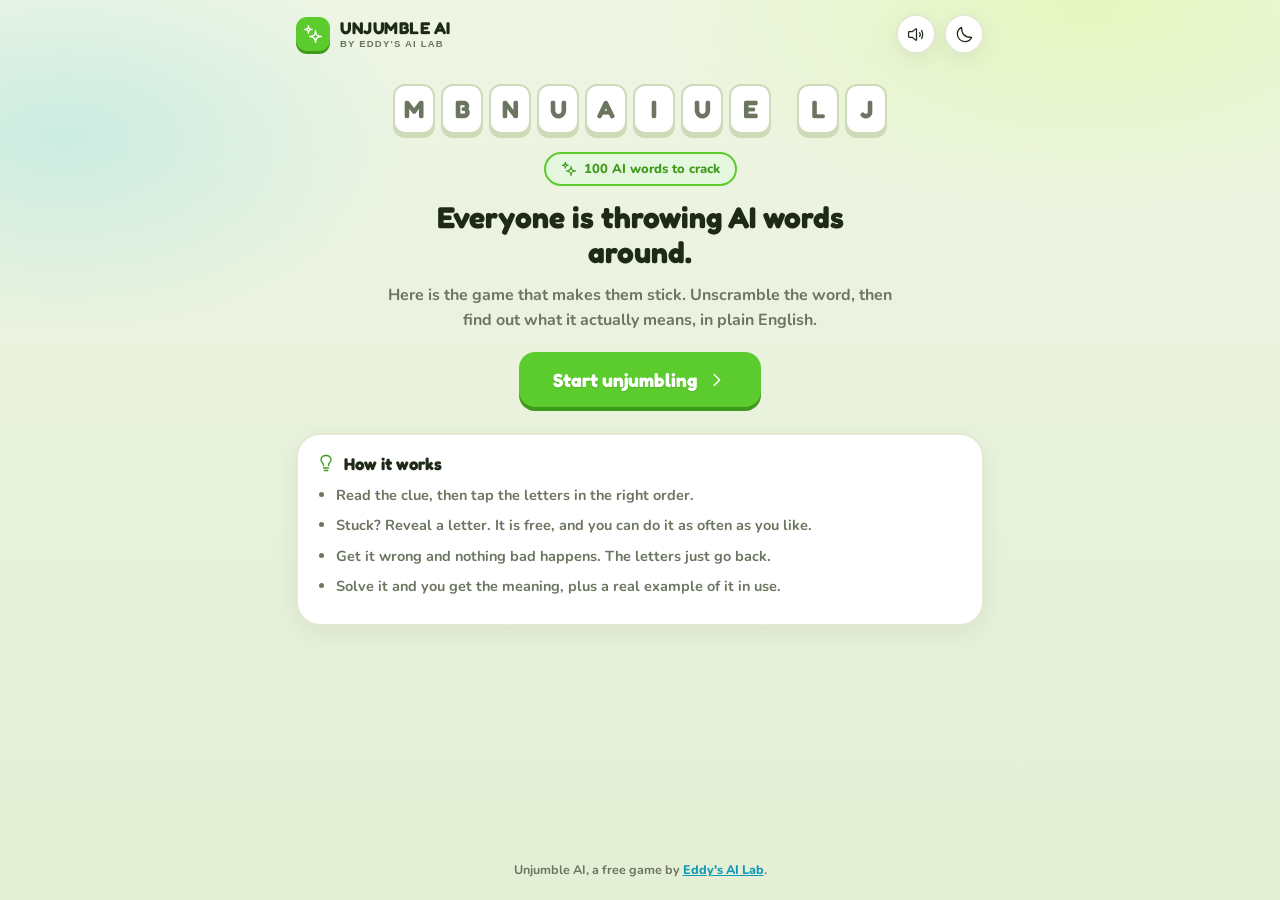
==== commit 87f97612: "Phase 1: stop losing leads, stop rendering as a bare link Three ship blockers, all live and all cost" ====
--- a/index.html
+++ b/index.html
@@ -7,10 +7,36 @@
   <meta name="description" content="Unjumble AI is a free word puzzle that teaches you the words everyone uses about AI. Unscramble the term, then learn what it actually means. By Eddy's AI Lab." />
   <meta name="theme-color" content="#EEF5E4" />
 
-  <!-- Open Graph / social -->
+  <!-- ==========================================================================
+       WHERE THIS GAME LIVES
+       Social networks read these tags WITHOUT running any JavaScript, so the
+       address has to be written out in full here. It must match SITE_ORIGIN in
+       js/config.js. If you move the game to a custom domain, change it in both
+       places (there are four mentions below). The game prints a console warning
+       if the two ever disagree.
+       ========================================================================== -->
+  <link rel="canonical" href="https://eddysailab.github.io/unjumble-ai/" />
+
+  <!-- Open Graph: how the link looks when shared on WhatsApp, LinkedIn, Facebook -->
+  <meta property="og:site_name" content="Eddy's AI Lab" />
   <meta property="og:title" content="Unjumble AI — can you unscramble the language of AI?" />
-  <meta property="og:description" content="A free word puzzle that teaches you what AI people are actually talking about. By Eddy's AI Lab." />
+  <meta property="og:description" content="A free word puzzle that teaches you what AI people are actually talking about. 100 terms, plain English. By Eddy's AI Lab." />
   <meta property="og:type" content="website" />
+  <meta property="og:url" content="https://eddysailab.github.io/unjumble-ai/" />
+  <meta property="og:image" content="https://eddysailab.github.io/unjumble-ai/og.png" />
+  <meta property="og:image:width" content="1200" />
+  <meta property="og:image:height" content="630" />
+  <meta property="og:image:alt" content="Unjumble AI, a free word puzzle teaching the language of AI." />
+
+  <!-- Twitter / X -->
+  <meta name="twitter:card" content="summary_large_image" />
+  <meta name="twitter:title" content="Unjumble AI — can you unscramble the language of AI?" />
+  <meta name="twitter:description" content="A free word puzzle that teaches you what AI people are actually talking about. 100 terms, plain English. By Eddy's AI Lab." />
+  <meta name="twitter:image" content="https://eddysailab.github.io/unjumble-ai/og.png" />
+
+  <!-- Favicon, drawn inline so there is no extra file to lose and it still
+       works offline: a tilted neon green letter tile on black. -->
+  <link rel="icon" href="data:image/svg+xml,%3Csvg xmlns='http://www.w3.org/2000/svg' viewBox='0 0 64 64'%3E%3Crect width='64' height='64' rx='13' fill='%230A0A0A'/%3E%3Cg transform='rotate(-13 32 32)'%3E%3Crect x='13' y='13' width='38' height='38' rx='8' fill='%2339FF14'/%3E%3Ctext x='32' y='43' text-anchor='middle' font-family='Helvetica,Arial,sans-serif' font-size='27' font-weight='bold' fill='%230A0A0A'%3EU%3C/text%3E%3C/g%3E%3C/svg%3E" />
 
   <!-- Fonts are optional. A strong system fallback is set in CSS, so the game
        still works fully offline if these do not load. -->
@@ -55,6 +81,33 @@
   <script src="js/fx.js"></script>
   <script src="js/engine.js"></script>
   <script src="js/app.js"></script>
+
+  <!-- Analytics loader. Reads the ANALYTICS block in js/config.js. While that
+       block's provider is "" this adds nothing to the page and loads nothing,
+       so the game stays dependency free and works offline. To remove analytics
+       entirely, clear the block in config.js or delete this script. -->
+  <script>
+    (function () {
+      var a = (window.UNJUMBLE && UNJUMBLE.config && UNJUMBLE.config.ANALYTICS) || {};
+      if (!a.provider || !a.src) return;
+      var s = document.createElement("script");
+      s.defer = true;
+      s.src = a.src;
+      if (a.provider === "plausible" && a.domain) {
+        s.setAttribute("data-domain", a.domain);
+      } else if (a.provider === "umami" && a.websiteId) {
+        s.setAttribute("data-website-id", a.websiteId);
+      }
+      // If the network is down this simply never loads. Nothing else breaks.
+      s.onerror = function () {};
+      document.head.appendChild(s);
+      // Plausible's queue shim, so events fired before the script lands survive.
+      window.plausible = window.plausible || function () {
+        (window.plausible.q = window.plausible.q || []).push(arguments);
+      };
+    })();
+  </script>
+
   <script>
     document.addEventListener("DOMContentLoaded", function () {
       UNJUMBLE.app.init();
--- a/css/styles.css
+++ b/css/styles.css
@@ -435,6 +435,19 @@
   font-size: 19px; line-height: 1.4; margin: 8px 0 0;
 }
 
+/* The meaning stays hidden until the player buys it. */
+.clue-meaning { display: none; }
+.clue-box.with-meaning .clue-meaning {
+  display: block;
+  margin-top: 14px; padding-top: 13px;
+  border-top: 2px dashed var(--border-strong);
+  animation: fadeUp .3s ease both;
+}
+.clue-meaning-text {
+  font-size: 14.5px; line-height: 1.6; font-weight: 700;
+  margin: 7px 0 0; color: var(--text);
+}
+
 /* The answer track */
 .track {
   display: flex; flex-wrap: wrap; align-items: center; justify-content: center;
@@ -669,8 +682,16 @@
   padding: 13px 15px; font-family: var(--font); font-weight: 700; font-size: 15px;
 }
 .email-input:focus { outline: none; border-color: var(--green); }
-.email-note { color: var(--green-deep); font-size: 13.5px; font-weight: 800; margin: 10px 0 0; min-height: 18px; }
-:root[data-theme="dark"] .email-note { color: var(--green); }
+.email-privacy {
+  color: var(--muted); font-size: 12px; font-weight: 700;
+  margin: 9px 0 0; line-height: 1.5; max-width: 30em;
+  margin-left: auto; margin-right: auto;
+}
+.email-note { color: var(--muted); font-size: 13.5px; font-weight: 800; margin: 8px 0 0; min-height: 18px; }
+.email-note.good { color: var(--green-deep); }
+.email-note.warn { color: var(--amber-deep); }
+:root[data-theme="dark"] .email-note.good { color: var(--green); }
+:root[data-theme="dark"] .email-note.warn { color: var(--amber); }
 
 /* =============================== Motion ================================== */
 .fade-up { animation: fadeUp .34s ease both; }
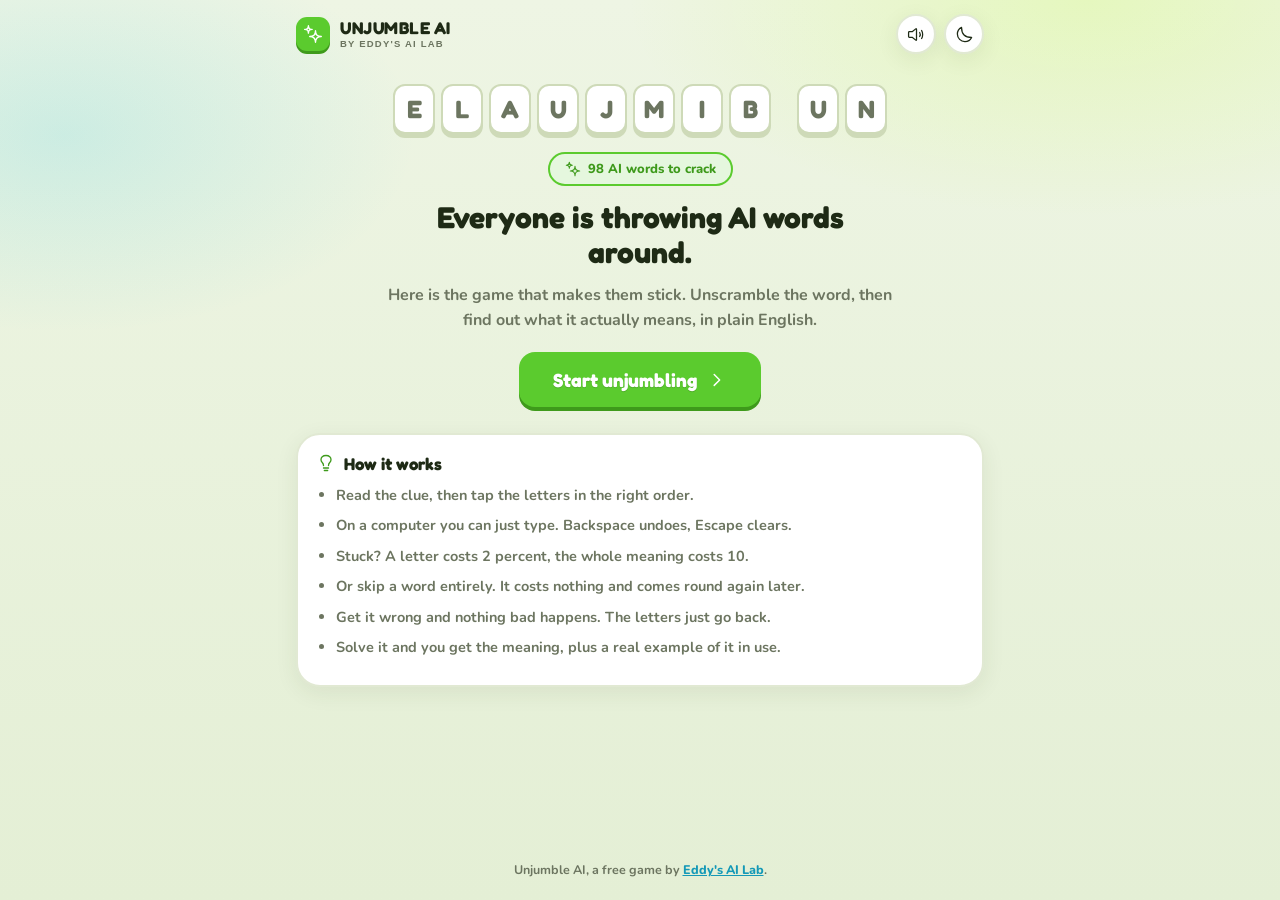
==== commit c6e20a41: "Phase 4: real AI vocabulary back in, filler out, dead code gone 4.1 skipped at your request. No colo" ====
--- a/index.html
+++ b/index.html
@@ -20,7 +20,7 @@
   <!-- Open Graph: how the link looks when shared on WhatsApp, LinkedIn, Facebook -->
   <meta property="og:site_name" content="Eddy's AI Lab" />
   <meta property="og:title" content="Unjumble AI — can you unscramble the language of AI?" />
-  <meta property="og:description" content="A free word puzzle that teaches you what AI people are actually talking about. 100 terms, plain English. By Eddy's AI Lab." />
+  <meta property="og:description" content="A free word puzzle that teaches you what AI people are actually talking about. Plain English, no jargon. By Eddy's AI Lab." />
   <meta property="og:type" content="website" />
   <meta property="og:url" content="https://eddysailab.github.io/unjumble-ai/" />
   <meta property="og:image" content="https://eddysailab.github.io/unjumble-ai/og.png" />
@@ -31,7 +31,7 @@
   <!-- Twitter / X -->
   <meta name="twitter:card" content="summary_large_image" />
   <meta name="twitter:title" content="Unjumble AI — can you unscramble the language of AI?" />
-  <meta name="twitter:description" content="A free word puzzle that teaches you what AI people are actually talking about. 100 terms, plain English. By Eddy's AI Lab." />
+  <meta name="twitter:description" content="A free word puzzle that teaches you what AI people are actually talking about. Plain English, no jargon. By Eddy's AI Lab." />
   <meta name="twitter:image" content="https://eddysailab.github.io/unjumble-ai/og.png" />
 
   <!-- Favicon, drawn inline so there is no extra file to lose and it still
--- a/css/styles.css
+++ b/css/styles.css
@@ -552,6 +552,15 @@
   text-align: center; color: var(--muted);
   font-size: 12.5px; font-weight: 700; margin: 12px 0 0;
 }
+.skip-btn { font-size: 14px; }
+.skip-btn .ic { width: 15px; height: 15px; }
+
+/* Said when a word was fully revealed rather than worked out. */
+.rv-gaveup {
+  color: var(--muted); font-size: 13.5px; font-weight: 700;
+  line-height: 1.55; margin: 0 0 14px; max-width: 30em;
+  margin-left: auto; margin-right: auto;
+}
 
 /* ---------------------- The payoff, after solving ------------------------ */
 .reveal-card { display: none; }
@@ -671,6 +680,28 @@
   padding: 20px 18px;
 }
 .cta-text { font-family: var(--font-display); font-weight: 600; font-size: 19px; line-height: 1.4; margin: 0; }
+
+/* The very last call to action carries more weight than the per pack ones. */
+.cta-final { border-color: var(--green); border-width: 3px; }
+.cta-final .cta-text { font-size: 21px; }
+
+/* ------------------------------- Sharing -------------------------------- */
+.share-box {
+  width: 100%; margin-top: 20px;
+  display: flex; flex-direction: column; align-items: center; gap: 8px;
+}
+.share-field {
+  width: 100%; max-width: 30em;
+  background: var(--panel-2); color: var(--text);
+  border: 2px solid var(--border); border-radius: var(--radius-sm);
+  padding: 11px 13px; font-family: var(--font); font-weight: 700; font-size: 13px;
+  text-align: center;
+}
+.share-note {
+  color: var(--green-deep); font-size: 13px; font-weight: 800;
+  margin: 0; min-height: 17px;
+}
+:root[data-theme="dark"] .share-note { color: var(--green); }
 
 .email-card { width: 100%; margin-top: 16px; text-align: center; }
 .email-label { color: var(--muted); font-size: 14px; font-weight: 800; margin: 0 0 10px; }
